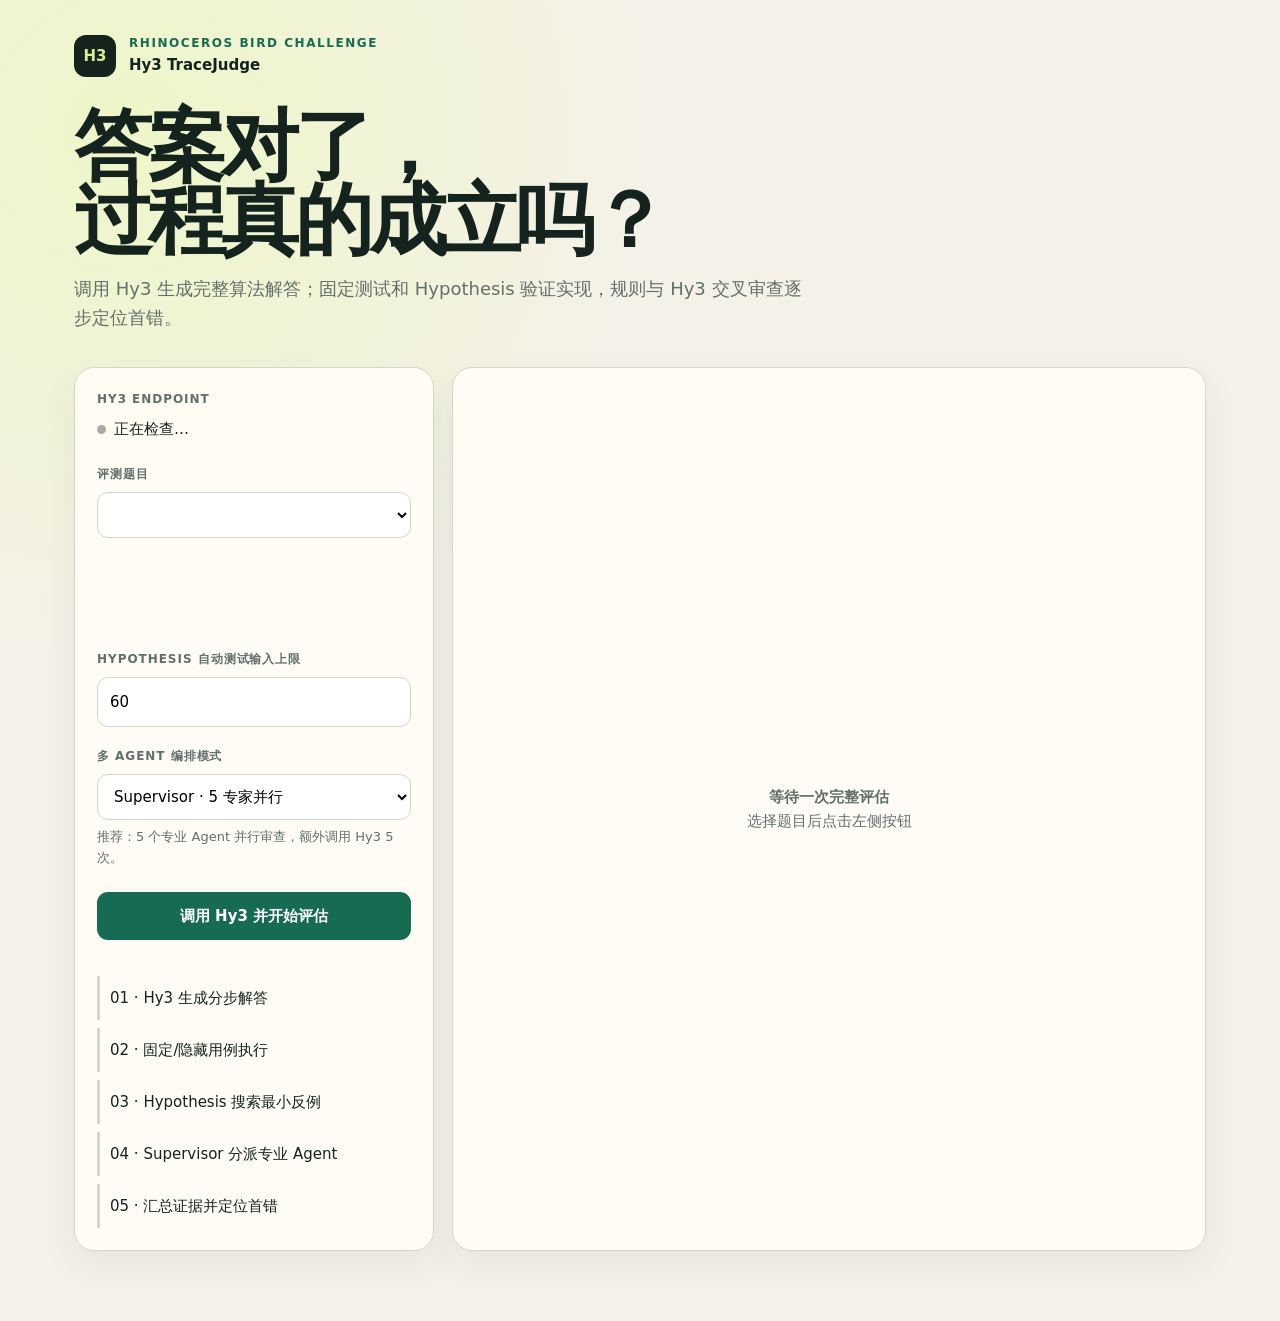
==== hy3_tracejudge/web_assets/index.html @ 5d6832a9 "Initial release: TraceJudge process evaluation system" ====
<!doctype html>
<html lang="zh-CN">
<head>
  <meta charset="utf-8">
  <meta name="viewport" content="width=device-width,initial-scale=1">
  <title>Hy3 TraceJudge</title>
  <style>
    :root{--ink:#15231f;--muted:#62706b;--paper:#f4f1e8;--panel:#fffdf7;--green:#176b52;--lime:#d8ef8f;--red:#ad3b35;--line:#d7d5ca}
    *{box-sizing:border-box}body{margin:0;background:radial-gradient(circle at 10% 10%,#eef6c8,transparent 32%),var(--paper);color:var(--ink);font:15px/1.6 system-ui,"Microsoft YaHei",sans-serif}
    main{max-width:1180px;margin:auto;padding:34px 24px 70px}.brand{display:flex;align-items:center;gap:13px}.mark{width:42px;height:42px;border-radius:12px;background:var(--ink);color:var(--lime);display:grid;place-items:center;font-weight:900}.kicker{font-size:12px;letter-spacing:.13em;text-transform:uppercase;color:var(--green);font-weight:800}h1{font-size:clamp(36px,7vw,78px);line-height:.95;letter-spacing:-.055em;margin:32px 0 14px;max-width:850px}.lead{font-size:18px;color:var(--muted);max-width:740px}.layout{display:grid;grid-template-columns:360px 1fr;gap:18px;margin-top:34px}.card{background:color-mix(in srgb,var(--panel) 90%,transparent);border:1px solid var(--line);border-radius:20px;padding:22px;box-shadow:0 14px 36px #273b3210}.label{font-size:12px;font-weight:800;letter-spacing:.08em;text-transform:uppercase;color:var(--muted)}select,input,button{width:100%;border-radius:11px;border:1px solid var(--line);padding:12px;font:inherit;margin:7px 0 16px;background:white}button{background:var(--green);color:white;border:0;font-weight:800;cursor:pointer}button:disabled{opacity:.55;cursor:wait}.hint{color:var(--muted);font-size:13px;margin:-9px 0 16px}.status{display:flex;gap:8px;align-items:center;margin:8px 0 20px}.dot{width:9px;height:9px;border-radius:99px;background:#aaa}.dot.ok{background:#24a56e}.pipeline{display:grid;gap:8px;margin-top:20px}.pipe{display:flex;gap:10px;padding:10px;border-left:3px solid var(--line)}.pipe.done{border-color:var(--green)}pre{white-space:pre-wrap;word-break:break-word;background:#17231f;color:#dcecdf;padding:17px;border-radius:13px;max-height:390px;overflow:auto}.empty{display:grid;place-items:center;min-height:420px;color:var(--muted);text-align:center}.metrics{display:grid;grid-template-columns:repeat(3,1fr);gap:10px}.metric{padding:14px;background:#f0f5df;border-radius:13px}.metric b{font-size:25px;display:block}.steps{display:grid;gap:10px}.step{border-left:4px solid var(--green);padding:9px 14px;background:#f8f7f1;border-radius:0 10px 10px 0}.step.bad{border-color:var(--red)}.agents{display:grid;grid-template-columns:repeat(2,minmax(0,1fr));gap:10px}.agent{border:1px solid var(--line);border-radius:12px;padding:12px;background:#fbfaf4}.agent.bad{border-color:#d59a95;background:#fff5f3}.agent small{display:block;color:var(--muted)}.badge{display:inline-block;padding:2px 8px;border-radius:99px;background:#e5efcc;font-size:12px;margin-left:6px}.badge.bad{background:#f7d8d4;color:var(--red)}@media(max-width:800px){.layout{grid-template-columns:1fr}.metrics,.agents{grid-template-columns:1fr}h1{font-size:48px}}
  </style>
</head>
<body><main>
  <div class="brand"><div class="mark">H3</div><div><div class="kicker">Rhinoceros Bird Challenge</div><strong>Hy3 TraceJudge</strong></div></div>
  <h1>答案对了，<br>过程真的成立吗？</h1>
  <p class="lead">调用 Hy3 生成完整算法解答；固定测试和 Hypothesis 验证实现，规则与 Hy3 交叉审查逐步定位首错。</p>
  <div class="layout">
    <section class="card">
      <div class="label">Hy3 endpoint</div><div class="status"><span id="dot" class="dot"></span><span id="health">正在检查…</span></div>
      <label class="label" for="problem">评测题目</label><select id="problem"></select>
      <div id="statement" style="color:var(--muted);min-height:92px"></div>
      <label class="label" for="examples">Hypothesis 自动测试输入上限</label><input id="examples" type="number" min="1" max="500" value="60">
      <label class="label" for="reviewMode">多 Agent 编排模式</label>
      <select id="reviewMode"><option value="supervisor">Supervisor · 5 专家并行</option><option value="swarm">Bounded Swarm · 冲突仲裁</option><option value="single">Single · 单评审基线</option></select>
      <div id="modeHint" class="hint"></div>
      <button id="run">调用 Hy3 并开始评估</button>
      <div class="pipeline">
        <div class="pipe">01 · Hy3 生成分步解答</div><div class="pipe">02 · 固定/隐藏用例执行</div><div class="pipe">03 · Hypothesis 搜索最小反例</div><div class="pipe">04 · Supervisor 分派专业 Agent</div><div class="pipe">05 · 汇总证据并定位首错</div>
      </div>
    </section>
    <section id="result" class="card empty"><div><b>等待一次完整评估</b><br>选择题目后点击左侧按钮</div></section>
  </div>
</main>
<script>
let problems=[];const $=s=>document.querySelector(s);const esc=s=>String(s).replace(/[&<>]/g,c=>({'&':'&amp;','<':'&lt;','>':'&gt;'}[c]));
async function init(){problems=await fetch('/api/problems').then(r=>r.json());$('#problem').innerHTML=problems.map(p=>`<option value="${p.id}">${p.title} · ${p.difficulty}</option>`).join('');showProblem();fetch('/api/health').then(async r=>{const v=await r.json();$('#health').textContent=v.ok?`${v.requested_model} 已连接 · ${v.latency_ms}ms`:(v.error||'未连接');$('#dot').classList.toggle('ok',!!v.ok)}).catch(e=>$('#health').textContent=e.message)}
function showProblem(){const p=problems.find(x=>x.id===$('#problem').value);if(p)$('#statement').textContent=p.statement}
function showMode(){const hints={supervisor:'推荐：5 个专业 Agent 并行审查，额外调用 Hy3 5 次。',swarm:'5 个专家并行；存在冲突或错误时再调用 1 次仲裁。',single:'兼容基线：仅调用 1 次通用过程评审。'};$('#modeHint').textContent=hints[$('#reviewMode').value]}
function renderAgents(e){const o=e.orchestration;if(!o)return `<p>当前使用 Single 基线评审。</p>`;const cards=o.specialist_reviews.map(x=>{const failed=x.status!=='completed'||x.valid===false;const state=x.status!=='completed'?'调用失败':(x.valid?'通过':'发现问题');return `<div class="agent ${failed?'bad':''}"><b>${esc(x.agent)}</b><span class="badge ${failed?'bad':''}">${state}</span><small>审查阶段：${esc(x.stage)} · 置信度 ${Math.round((x.confidence||0)*100)}%</small><div>${esc(x.reason||'无补充说明')}</div>${x.first_error_step!=null?`<small>候选首错：步骤 ${x.first_error_step} · ${esc(x.error_type||'')}</small>`:''}</div>`}).join('');return `<p>拓扑：${esc(o.topology)}；本轮审查模型调用 ${o.model_calls} 次；冲突 ${o.conflicts.length} 项。</p><div class="agents">${cards}</div>${o.arbitration?`<h3>Swarm 仲裁</h3><p>${esc(o.arbitration.rationale||'已完成仲裁')}</p>`:''}`}
function render(v){const e=v.evaluation,a=v.answer,h=e.hypothesis;$('#result').className='card';$('#result').innerHTML=`<div class="metrics"><div class="metric"><span>最终答案</span><b>${e.final_correct?'正确':'错误'}</b></div><div class="metric"><span>推理过程</span><b>${e.process_correct?'成立':'不成立'}</b></div><div class="metric"><span>首个错误</span><b>${e.first_error_step==null?'—':'步骤 '+e.first_error_step}</b></div></div><h2>推理链</h2><div class="steps">${a.reasoning_steps.map(s=>`<div class="step ${s.id===e.first_error_step?'bad':''}"><b>${s.id}. ${esc(s.title)}</b><div>${esc(s.content)}</div></div>`).join('')}</div><h2>多 Agent 审查</h2>${renderAgents(e)}<h2>验证证据</h2><p>固定测试 ${e.execution.passed}/${e.execution.total}；Hypothesis ${h?(h.found?'发现并缩减出反例':'未发现反例'):'未启用'}；错误类型：${e.error_labels.join('、')||'无'}</p>${h&&h.counterexample?`<pre>${esc(JSON.stringify(h.counterexample,null,2))}</pre>`:''}<h2>Hy3 代码</h2><pre>${esc(a.code)}</pre>`}
$('#problem').addEventListener('change',showProblem);$('#reviewMode').addEventListener('change',showMode);$('#run').addEventListener('click',async()=>{const b=$('#run');b.disabled=true;b.textContent='运行中：Hy3 与评估器正在工作…';document.querySelectorAll('.pipe').forEach(x=>x.classList.remove('done'));$('#result').className='card empty';$('#result').innerHTML='<div><b>正在执行完整评估</b><br>模型推理可能需要一段时间</div>';try{const r=await fetch('/api/run',{method:'POST',headers:{'Content-Type':'application/json'},body:JSON.stringify({problem_id:$('#problem').value,hypothesis_examples:Number($('#examples').value),review_mode:$('#reviewMode').value})});const v=await r.json();if(!r.ok)throw new Error(v.error||'请求失败');document.querySelectorAll('.pipe').forEach(x=>x.classList.add('done'));render(v)}catch(e){$('#result').className='card empty';$('#result').innerHTML=`<div style="color:var(--red)"><b>运行失败</b><br>${esc(e.message)}</div>`}finally{b.disabled=false;b.textContent='调用 Hy3 并开始评估'}});showMode();init();
</script></body></html>
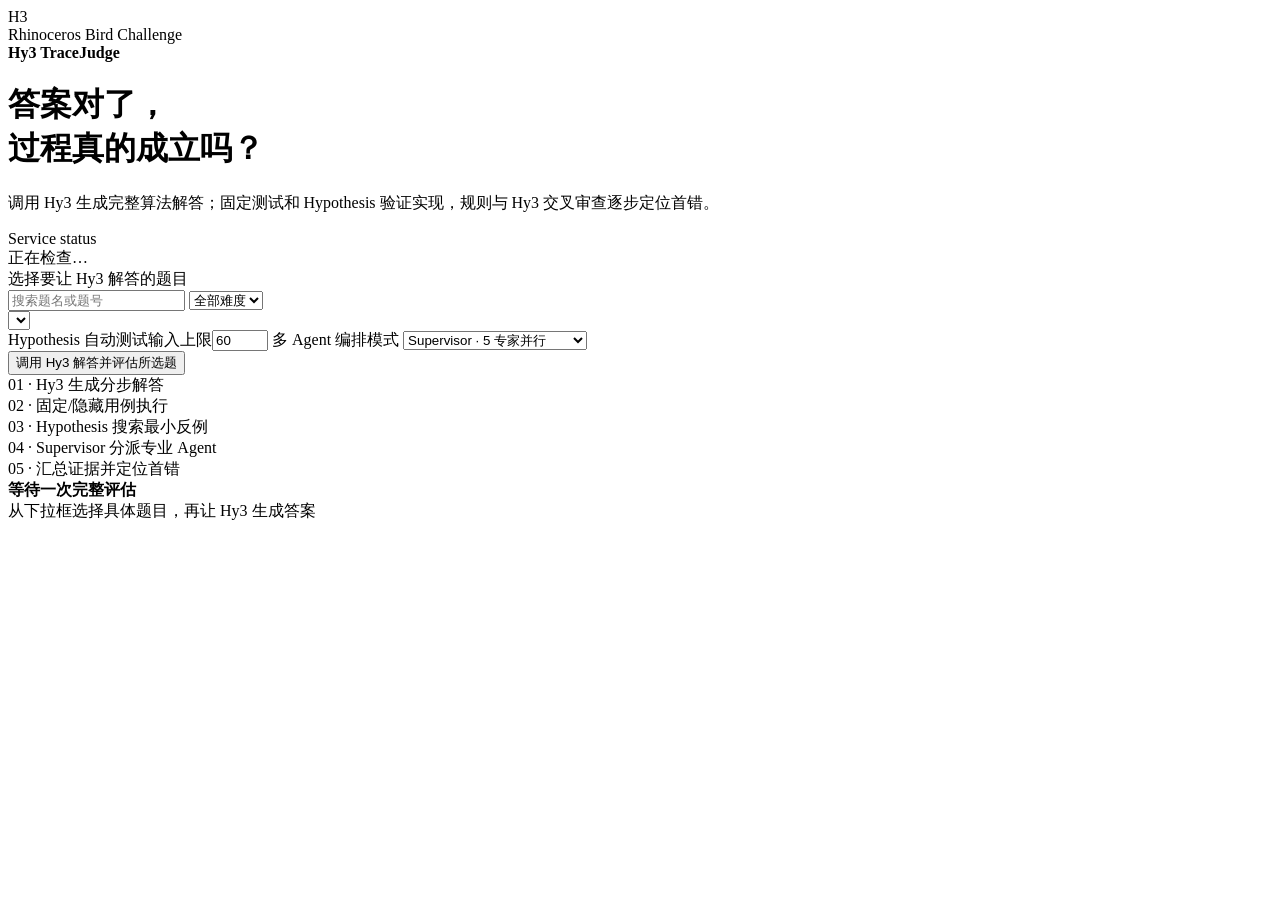
==== commit ade08dec: "feat: productionize Hy3 TraceJudge platform - 新增可配置的本地/Docker安全沙盒与资源限制 - 新增生产级FastAPI、认证限流、健康检查和异步评估" ====
--- a/hy3_tracejudge/web_assets/index.html
+++ b/hy3_tracejudge/web_assets/index.html
@@ -3,40 +3,50 @@
 <head>
   <meta charset="utf-8">
   <meta name="viewport" content="width=device-width,initial-scale=1">
+  <meta name="color-scheme" content="light">
   <title>Hy3 TraceJudge</title>
-  <style>
-    :root{--ink:#15231f;--muted:#62706b;--paper:#f4f1e8;--panel:#fffdf7;--green:#176b52;--lime:#d8ef8f;--red:#ad3b35;--line:#d7d5ca}
-    *{box-sizing:border-box}body{margin:0;background:radial-gradient(circle at 10% 10%,#eef6c8,transparent 32%),var(--paper);color:var(--ink);font:15px/1.6 system-ui,"Microsoft YaHei",sans-serif}
-    main{max-width:1180px;margin:auto;padding:34px 24px 70px}.brand{display:flex;align-items:center;gap:13px}.mark{width:42px;height:42px;border-radius:12px;background:var(--ink);color:var(--lime);display:grid;place-items:center;font-weight:900}.kicker{font-size:12px;letter-spacing:.13em;text-transform:uppercase;color:var(--green);font-weight:800}h1{font-size:clamp(36px,7vw,78px);line-height:.95;letter-spacing:-.055em;margin:32px 0 14px;max-width:850px}.lead{font-size:18px;color:var(--muted);max-width:740px}.layout{display:grid;grid-template-columns:360px 1fr;gap:18px;margin-top:34px}.card{background:color-mix(in srgb,var(--panel) 90%,transparent);border:1px solid var(--line);border-radius:20px;padding:22px;box-shadow:0 14px 36px #273b3210}.label{font-size:12px;font-weight:800;letter-spacing:.08em;text-transform:uppercase;color:var(--muted)}select,input,button{width:100%;border-radius:11px;border:1px solid var(--line);padding:12px;font:inherit;margin:7px 0 16px;background:white}button{background:var(--green);color:white;border:0;font-weight:800;cursor:pointer}button:disabled{opacity:.55;cursor:wait}.hint{color:var(--muted);font-size:13px;margin:-9px 0 16px}.status{display:flex;gap:8px;align-items:center;margin:8px 0 20px}.dot{width:9px;height:9px;border-radius:99px;background:#aaa}.dot.ok{background:#24a56e}.pipeline{display:grid;gap:8px;margin-top:20px}.pipe{display:flex;gap:10px;padding:10px;border-left:3px solid var(--line)}.pipe.done{border-color:var(--green)}pre{white-space:pre-wrap;word-break:break-word;background:#17231f;color:#dcecdf;padding:17px;border-radius:13px;max-height:390px;overflow:auto}.empty{display:grid;place-items:center;min-height:420px;color:var(--muted);text-align:center}.metrics{display:grid;grid-template-columns:repeat(3,1fr);gap:10px}.metric{padding:14px;background:#f0f5df;border-radius:13px}.metric b{font-size:25px;display:block}.steps{display:grid;gap:10px}.step{border-left:4px solid var(--green);padding:9px 14px;background:#f8f7f1;border-radius:0 10px 10px 0}.step.bad{border-color:var(--red)}.agents{display:grid;grid-template-columns:repeat(2,minmax(0,1fr));gap:10px}.agent{border:1px solid var(--line);border-radius:12px;padding:12px;background:#fbfaf4}.agent.bad{border-color:#d59a95;background:#fff5f3}.agent small{display:block;color:var(--muted)}.badge{display:inline-block;padding:2px 8px;border-radius:99px;background:#e5efcc;font-size:12px;margin-left:6px}.badge.bad{background:#f7d8d4;color:var(--red)}@media(max-width:800px){.layout{grid-template-columns:1fr}.metrics,.agents{grid-template-columns:1fr}h1{font-size:48px}}
-  </style>
+  <link rel="stylesheet" href="/assets/styles.css">
+  <script src="/assets/app.js" defer></script>
 </head>
-<body><main>
+<body>
+<main>
   <div class="brand"><div class="mark">H3</div><div><div class="kicker">Rhinoceros Bird Challenge</div><strong>Hy3 TraceJudge</strong></div></div>
   <h1>答案对了，<br>过程真的成立吗？</h1>
   <p class="lead">调用 Hy3 生成完整算法解答；固定测试和 Hypothesis 验证实现，规则与 Hy3 交叉审查逐步定位首错。</p>
   <div class="layout">
-    <section class="card">
-      <div class="label">Hy3 endpoint</div><div class="status"><span id="dot" class="dot"></span><span id="health">正在检查…</span></div>
-      <label class="label" for="problem">评测题目</label><select id="problem"></select>
-      <div id="statement" style="color:var(--muted);min-height:92px"></div>
+    <section class="card controls">
+      <div class="label">Service status</div><div class="status"><span id="dot" class="dot"></span><span id="health">正在检查…</span></div>
+      <div id="authGroup" hidden>
+        <label class="label" for="apiKey">API 访问密钥</label>
+        <input id="apiKey" type="password" autocomplete="off" maxlength="512" placeholder="输入 WEB_API_KEY">
+        <p class="hint">密钥仅保存在当前浏览器标签页，不会写入页面或服务器日志。</p>
+        <button id="checkKey" class="secondary" type="button">保存密钥并检查连接</button>
+      </div>
+      <label class="label" for="problem">选择要让 Hy3 解答的题目</label>
+      <div class="problem-filters">
+        <input id="problemSearch" type="search" autocomplete="off" placeholder="搜索题名或题号">
+        <select id="difficulty" aria-label="按难度筛选题目">
+          <option value="all">全部难度</option>
+          <option value="easy">Easy</option>
+          <option value="medium">Medium</option>
+          <option value="hard">Hard</option>
+        </select>
+      </div>
+      <select id="problem" aria-describedby="problemCount"></select>
+      <div id="problemCount" class="hint problem-count"></div>
+      <div id="problemMeta" class="problem-meta"></div>
+      <div id="statement" class="statement"></div>
       <label class="label" for="examples">Hypothesis 自动测试输入上限</label><input id="examples" type="number" min="1" max="500" value="60">
       <label class="label" for="reviewMode">多 Agent 编排模式</label>
       <select id="reviewMode"><option value="supervisor">Supervisor · 5 专家并行</option><option value="swarm">Bounded Swarm · 冲突仲裁</option><option value="single">Single · 单评审基线</option></select>
       <div id="modeHint" class="hint"></div>
-      <button id="run">调用 Hy3 并开始评估</button>
+      <button id="run" type="button">调用 Hy3 解答并评估所选题</button>
       <div class="pipeline">
         <div class="pipe">01 · Hy3 生成分步解答</div><div class="pipe">02 · 固定/隐藏用例执行</div><div class="pipe">03 · Hypothesis 搜索最小反例</div><div class="pipe">04 · Supervisor 分派专业 Agent</div><div class="pipe">05 · 汇总证据并定位首错</div>
       </div>
     </section>
-    <section id="result" class="card empty"><div><b>等待一次完整评估</b><br>选择题目后点击左侧按钮</div></section>
+    <section id="result" class="card empty"><div><b>等待一次完整评估</b><br>从下拉框选择具体题目，再让 Hy3 生成答案</div></section>
   </div>
 </main>
-<script>
-let problems=[];const $=s=>document.querySelector(s);const esc=s=>String(s).replace(/[&<>]/g,c=>({'&':'&amp;','<':'&lt;','>':'&gt;'}[c]));
-async function init(){problems=await fetch('/api/problems').then(r=>r.json());$('#problem').innerHTML=problems.map(p=>`<option value="${p.id}">${p.title} · ${p.difficulty}</option>`).join('');showProblem();fetch('/api/health').then(async r=>{const v=await r.json();$('#health').textContent=v.ok?`${v.requested_model} 已连接 · ${v.latency_ms}ms`:(v.error||'未连接');$('#dot').classList.toggle('ok',!!v.ok)}).catch(e=>$('#health').textContent=e.message)}
-function showProblem(){const p=problems.find(x=>x.id===$('#problem').value);if(p)$('#statement').textContent=p.statement}
-function showMode(){const hints={supervisor:'推荐：5 个专业 Agent 并行审查，额外调用 Hy3 5 次。',swarm:'5 个专家并行；存在冲突或错误时再调用 1 次仲裁。',single:'兼容基线：仅调用 1 次通用过程评审。'};$('#modeHint').textContent=hints[$('#reviewMode').value]}
-function renderAgents(e){const o=e.orchestration;if(!o)return `<p>当前使用 Single 基线评审。</p>`;const cards=o.specialist_reviews.map(x=>{const failed=x.status!=='completed'||x.valid===false;const state=x.status!=='completed'?'调用失败':(x.valid?'通过':'发现问题');return `<div class="agent ${failed?'bad':''}"><b>${esc(x.agent)}</b><span class="badge ${failed?'bad':''}">${state}</span><small>审查阶段：${esc(x.stage)} · 置信度 ${Math.round((x.confidence||0)*100)}%</small><div>${esc(x.reason||'无补充说明')}</div>${x.first_error_step!=null?`<small>候选首错：步骤 ${x.first_error_step} · ${esc(x.error_type||'')}</small>`:''}</div>`}).join('');return `<p>拓扑：${esc(o.topology)}；本轮审查模型调用 ${o.model_calls} 次；冲突 ${o.conflicts.length} 项。</p><div class="agents">${cards}</div>${o.arbitration?`<h3>Swarm 仲裁</h3><p>${esc(o.arbitration.rationale||'已完成仲裁')}</p>`:''}`}
-function render(v){const e=v.evaluation,a=v.answer,h=e.hypothesis;$('#result').className='card';$('#result').innerHTML=`<div class="metrics"><div class="metric"><span>最终答案</span><b>${e.final_correct?'正确':'错误'}</b></div><div class="metric"><span>推理过程</span><b>${e.process_correct?'成立':'不成立'}</b></div><div class="metric"><span>首个错误</span><b>${e.first_error_step==null?'—':'步骤 '+e.first_error_step}</b></div></div><h2>推理链</h2><div class="steps">${a.reasoning_steps.map(s=>`<div class="step ${s.id===e.first_error_step?'bad':''}"><b>${s.id}. ${esc(s.title)}</b><div>${esc(s.content)}</div></div>`).join('')}</div><h2>多 Agent 审查</h2>${renderAgents(e)}<h2>验证证据</h2><p>固定测试 ${e.execution.passed}/${e.execution.total}；Hypothesis ${h?(h.found?'发现并缩减出反例':'未发现反例'):'未启用'}；错误类型：${e.error_labels.join('、')||'无'}</p>${h&&h.counterexample?`<pre>${esc(JSON.stringify(h.counterexample,null,2))}</pre>`:''}<h2>Hy3 代码</h2><pre>${esc(a.code)}</pre>`}
-$('#problem').addEventListener('change',showProblem);$('#reviewMode').addEventListener('change',showMode);$('#run').addEventListener('click',async()=>{const b=$('#run');b.disabled=true;b.textContent='运行中：Hy3 与评估器正在工作…';document.querySelectorAll('.pipe').forEach(x=>x.classList.remove('done'));$('#result').className='card empty';$('#result').innerHTML='<div><b>正在执行完整评估</b><br>模型推理可能需要一段时间</div>';try{const r=await fetch('/api/run',{method:'POST',headers:{'Content-Type':'application/json'},body:JSON.stringify({problem_id:$('#problem').value,hypothesis_examples:Number($('#examples').value),review_mode:$('#reviewMode').value})});const v=await r.json();if(!r.ok)throw new Error(v.error||'请求失败');document.querySelectorAll('.pipe').forEach(x=>x.classList.add('done'));render(v)}catch(e){$('#result').className='card empty';$('#result').innerHTML=`<div style="color:var(--red)"><b>运行失败</b><br>${esc(e.message)}</div>`}finally{b.disabled=false;b.textContent='调用 Hy3 并开始评估'}});showMode();init();
-</script></body></html>
+</body>
+</html>
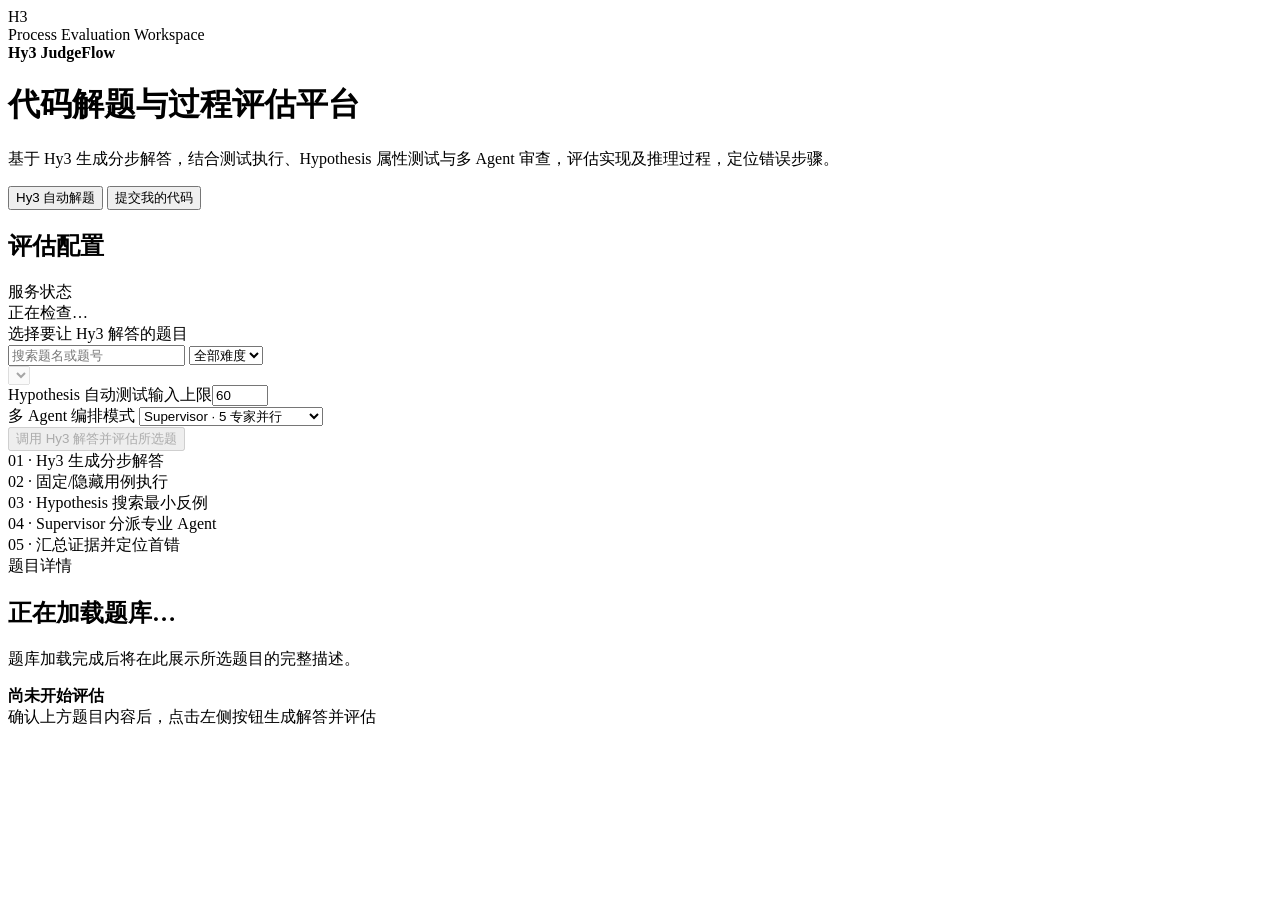
==== commit 69232326: "fix: 修复首步误判并新增用户代码提交评估 1. 修复原函数参数与 solve_case(case) 适配混淆造成的第一步题意误读：统一题面与执行契约，按实际步骤审查，并过滤已知接口误判。  2. " ====
--- a/hy3_tracejudge/web_assets/index.html
+++ b/hy3_tracejudge/web_assets/index.html
@@ -4,27 +4,34 @@
   <meta charset="utf-8">
   <meta name="viewport" content="width=device-width,initial-scale=1">
   <meta name="color-scheme" content="light">
-  <title>Hy3 TraceJudge</title>
+  <title>Hy3 JudgeFlow · 代码解题与过程评估平台</title>
   <link rel="stylesheet" href="/assets/styles.css">
   <script src="/assets/app.js" defer></script>
 </head>
 <body>
 <main>
-  <div class="brand"><div class="mark">H3</div><div><div class="kicker">Rhinoceros Bird Challenge</div><strong>Hy3 TraceJudge</strong></div></div>
-  <h1>答案对了，<br>过程真的成立吗？</h1>
-  <p class="lead">调用 Hy3 生成完整算法解答；固定测试和 Hypothesis 验证实现，规则与 Hy3 交叉审查逐步定位首错。</p>
+  <header class="page-header">
+    <div class="brand"><div class="mark">H3</div><div><div class="kicker">Process Evaluation Workspace</div><strong>Hy3 JudgeFlow</strong></div></div>
+    <h1>代码解题与过程评估平台</h1>
+    <p class="lead">基于 Hy3 生成分步解答，结合测试执行、Hypothesis 属性测试与多 Agent 审查，评估实现及推理过程，定位错误步骤。</p>
+  </header>
+  <nav class="workflow-switch" aria-label="选择评估工作区">
+    <button id="generateMode" type="button" class="workflow-button selected" aria-pressed="true">Hy3 自动解题</button>
+    <button id="submissionMode" type="button" class="workflow-button" aria-pressed="false">提交我的代码</button>
+  </nav>
   <div class="layout">
     <section class="card controls">
-      <div class="label">Service status</div><div class="status"><span id="dot" class="dot"></span><span id="health">正在检查…</span></div>
+      <h2 class="controls-title">评估配置</h2>
+      <div class="label">服务状态</div><div class="status"><span id="dot" class="dot"></span><span id="health">正在检查…</span></div>
       <div id="authGroup" hidden>
         <label class="label" for="apiKey">API 访问密钥</label>
         <input id="apiKey" type="password" autocomplete="off" maxlength="512" placeholder="输入 WEB_API_KEY">
         <p class="hint">密钥仅保存在当前浏览器标签页，不会写入页面或服务器日志。</p>
         <button id="checkKey" class="secondary" type="button">保存密钥并检查连接</button>
       </div>
-      <label class="label" for="problem">选择要让 Hy3 解答的题目</label>
+      <label id="problemSelectLabel" class="label" for="problem">选择要让 Hy3 解答的题目</label>
       <div class="problem-filters">
-        <input id="problemSearch" type="search" autocomplete="off" placeholder="搜索题名或题号">
+        <input id="problemSearch" type="search" autocomplete="off" placeholder="搜索题名或题号" aria-label="搜索题目">
         <select id="difficulty" aria-label="按难度筛选题目">
           <option value="all">全部难度</option>
           <option value="easy">Easy</option>
@@ -32,20 +39,65 @@
           <option value="hard">Hard</option>
         </select>
       </div>
-      <select id="problem" aria-describedby="problemCount"></select>
+      <select id="problem" aria-describedby="problemCount" disabled></select>
       <div id="problemCount" class="hint problem-count"></div>
-      <div id="problemMeta" class="problem-meta"></div>
-      <div id="statement" class="statement"></div>
       <label class="label" for="examples">Hypothesis 自动测试输入上限</label><input id="examples" type="number" min="1" max="500" value="60">
+      <div id="generationOptions">
       <label class="label" for="reviewMode">多 Agent 编排模式</label>
       <select id="reviewMode"><option value="supervisor">Supervisor · 5 专家并行</option><option value="swarm">Bounded Swarm · 冲突仲裁</option><option value="single">Single · 单评审基线</option></select>
       <div id="modeHint" class="hint"></div>
-      <button id="run" type="button">调用 Hy3 解答并评估所选题</button>
-      <div class="pipeline">
+      </div>
+      <p id="submissionHint" class="detail-note" hidden>在右侧填写 Python 代码，可选填解题步骤。系统直接验证你的实现，不让 Hy3 重新生成答案。</p>
+      <button id="run" type="button" disabled>调用 Hy3 解答并评估所选题</button>
+      <div id="generationPipeline" class="pipeline">
         <div class="pipe">01 · Hy3 生成分步解答</div><div class="pipe">02 · 固定/隐藏用例执行</div><div class="pipe">03 · Hypothesis 搜索最小反例</div><div class="pipe">04 · Supervisor 分派专业 Agent</div><div class="pipe">05 · 汇总证据并定位首错</div>
       </div>
     </section>
-    <section id="result" class="card empty"><div><b>等待一次完整评估</b><br>从下拉框选择具体题目，再让 Hy3 生成答案</div></section>
+    <div class="workspace">
+      <section id="submissionPanel" class="card submission-panel" aria-labelledby="submissionTitle" hidden>
+        <div class="section-heading"><span class="label">用户代码评估</span><span class="meta-chip">Python · Docker 隔离执行</span></div>
+        <h2 id="submissionTitle">提交我的代码</h2>
+        <p class="detail-note">当前题目：<strong id="submissionProblem">请先选择题目</strong> · <a href="#problemDetails">查看完整题面与示例</a></p>
+        <p class="detail-note">请实现 <code>solve_case(case)</code> 并返回结果。只提交代码时评估实现逻辑；填写解题步骤后，才能审查你提供的推理过程。</p>
+        <label class="label" for="userCode">Python 代码（必填，最多 20,000 字符）</label>
+        <textarea id="userCode" class="code-editor" rows="12" maxlength="20000" spellcheck="false" autocomplete="off" autocapitalize="off" placeholder="def solve_case(case):&#10;    # 在这里编写你的实现&#10;    pass" aria-describedby="submissionPrivacy"></textarea>
+        <label class="label" for="userSteps">分步解题说明（选填，每行一步，最多 20 步）</label>
+        <textarea id="userSteps" rows="5" maxlength="40000" spellcheck="false" placeholder="例如：先说明题目条件，再说明算法及其正确性。&#10;每行填写一个完整步骤，每步最多 2,000 字符。"></textarea>
+        <p id="submissionPrivacy" class="detail-note">代码与步骤会发送到已配置的 Hy3 服务进行审查，并按任务保留策略存储在服务端。请勿提交密钥、密码或敏感信息。浏览器草稿仅保存在本页内存中，刷新页面会清空。</p>
+        <p id="submissionSafety" class="adapter-note" hidden>用户代码评估需要 Docker 安全沙盒。请设置 SANDBOX_BACKEND=docker，启动 Docker 并构建沙盒镜像后重启服务。</p>
+        <p id="submissionValidation" class="error" role="alert" hidden></p>
+        <button id="submitCode" type="button" disabled>提交代码并评估</button>
+      </section>
+      <section id="problemDetails" class="card problem-details" aria-labelledby="problemTitle">
+        <div class="section-heading"><span class="label">题目详情</span><span id="problemId" class="problem-id"></span></div>
+        <h2 id="problemTitle">正在加载题库…</h2>
+        <p id="problemNotice" class="detail-note" role="status">题库加载完成后将在此展示所选题目的完整描述。</p>
+        <div id="problemContent" hidden>
+          <div id="problemMeta" class="problem-meta"></div>
+          <section class="detail-section">
+            <h3>题目描述</h3>
+            <div id="statement" class="statement"></div>
+          </section>
+          <section class="detail-section">
+            <h3>输入格式与执行接口</h3>
+            <p class="detail-note">评测入口：<code id="problemEntrypoint"></code>。输入字段封装在 <code>case</code> 字典中，返回值应符合题目描述。</p>
+            <dl id="inputSchema" class="input-schema"></dl>
+            <p id="adapterNote" class="adapter-note" hidden>原题中的函数调用和 assert 用于说明任务语义；平台将原函数参数按名称封装到 case 字典，返回结果的含义保持不变。</p>
+          </section>
+          <section class="detail-section">
+            <h3>约束条件</h3>
+            <ul id="constraints" class="constraints"></ul>
+          </section>
+          <section class="detail-section">
+            <h3>公开示例</h3>
+            <div id="publicExamples" class="public-examples"></div>
+            <p class="detail-note">此处仅展示公开示例；隐藏测试和参考实现不对外展示。</p>
+          </section>
+          <p class="problem-source">题目来源：<span id="problemSource"></span></p>
+        </div>
+      </section>
+      <section id="result" class="card empty" aria-label="评估结果"><div><b>尚未开始评估</b><br>确认上方题目内容后，点击左侧按钮生成解答并评估</div></section>
+    </div>
   </div>
 </main>
 </body>
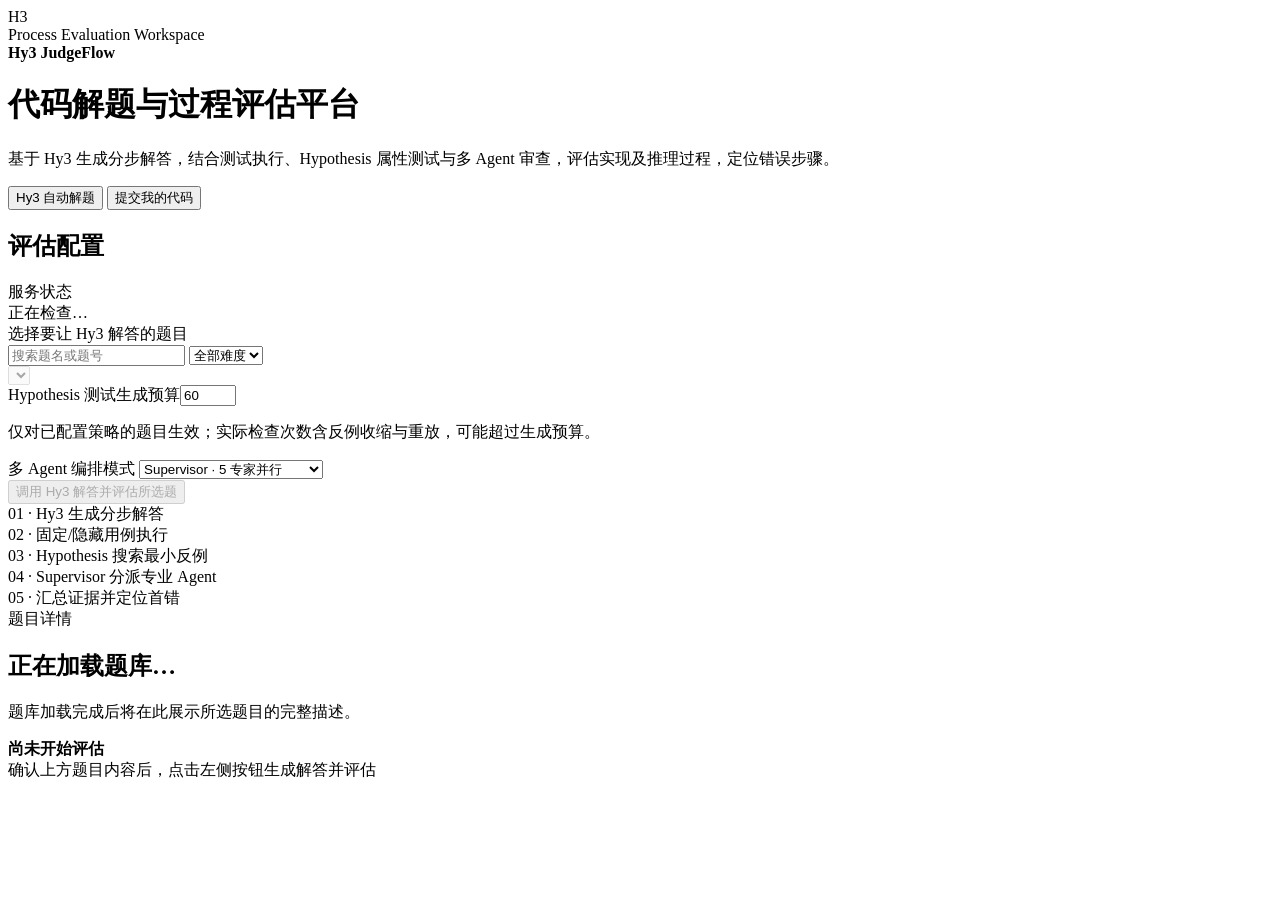
==== commit e2b1e1d7: "feat: 完善评测恢复与证据判定 新增 Hy3 基准断点续跑、失败重试和原子检查点；为 60 道外部题补齐属性测试策略并修正题库适配；统一三态判定、人工复核流程、界面展示与评测报告。" ====
--- a/hy3_tracejudge/web_assets/index.html
+++ b/hy3_tracejudge/web_assets/index.html
@@ -5,7 +5,7 @@
   <meta name="viewport" content="width=device-width,initial-scale=1">
   <meta name="color-scheme" content="light">
   <title>Hy3 JudgeFlow · 代码解题与过程评估平台</title>
-  <link rel="stylesheet" href="/assets/styles.css">
+  <link rel="stylesheet" href="/assets/styles.css?v=d6a5df813cb8">
   <script src="/assets/app.js" defer></script>
 </head>
 <body>
@@ -41,7 +41,8 @@
       </div>
       <select id="problem" aria-describedby="problemCount" disabled></select>
       <div id="problemCount" class="hint problem-count"></div>
-      <label class="label" for="examples">Hypothesis 自动测试输入上限</label><input id="examples" type="number" min="1" max="500" value="60">
+      <label class="label" for="examples">Hypothesis 测试生成预算</label><input id="examples" type="number" min="1" max="500" value="60" aria-describedby="examplesHint">
+      <p id="examplesHint" class="hint">仅对已配置策略的题目生效；实际检查次数含反例收缩与重放，可能超过生成预算。</p>
       <div id="generationOptions">
       <label class="label" for="reviewMode">多 Agent 编排模式</label>
       <select id="reviewMode"><option value="supervisor">Supervisor · 5 专家并行</option><option value="swarm">Bounded Swarm · 冲突仲裁</option><option value="single">Single · 单评审基线</option></select>
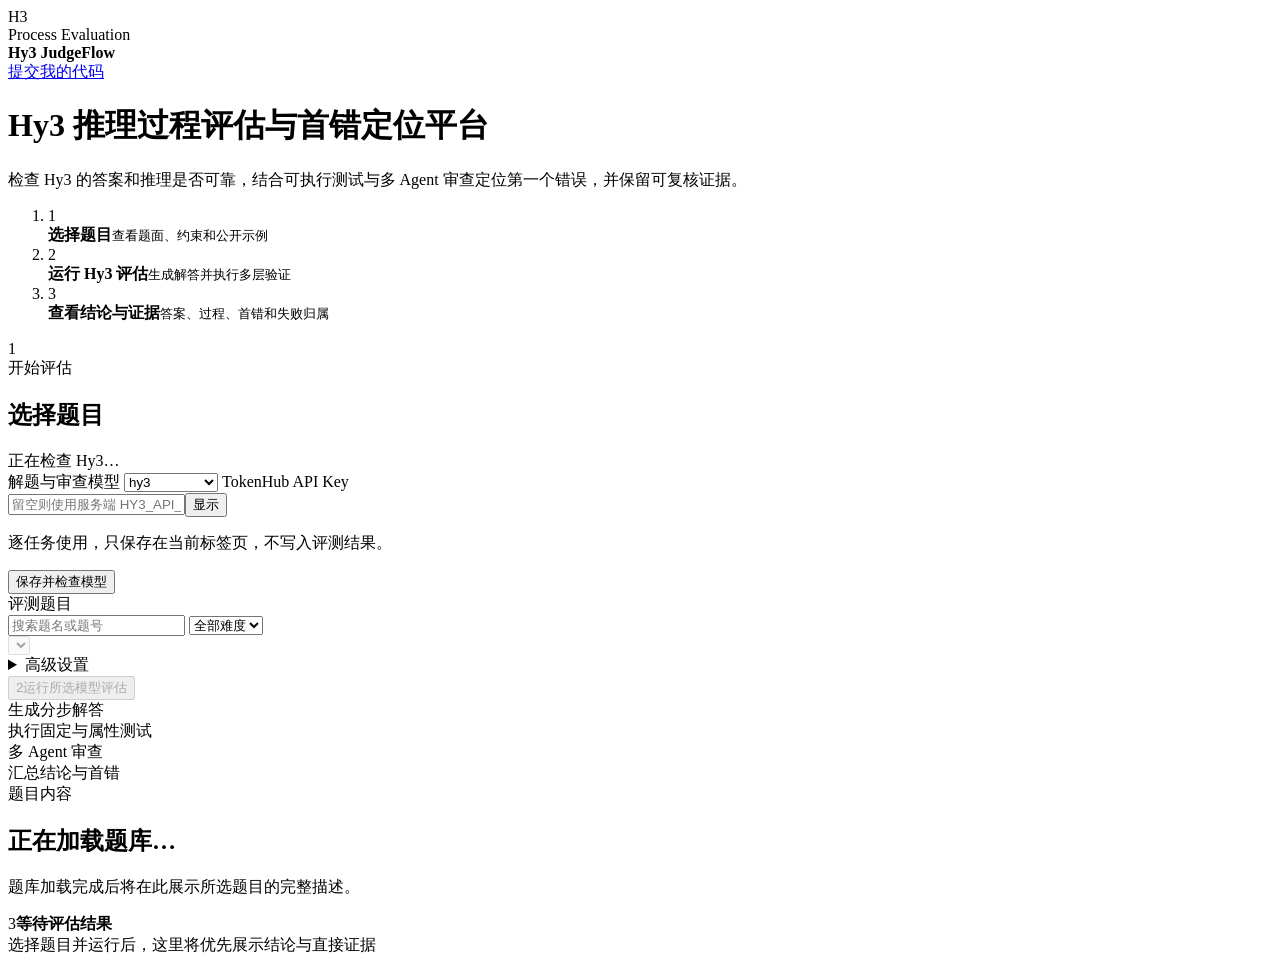
==== commit 1d90a1b5: "feat: complete process evaluation delivery suite" ====
--- a/hy3_tracejudge/web_assets/index.html
+++ b/hy3_tracejudge/web_assets/index.html
@@ -4,100 +4,85 @@
   <meta charset="utf-8">
   <meta name="viewport" content="width=device-width,initial-scale=1">
   <meta name="color-scheme" content="light">
-  <title>Hy3 JudgeFlow · 代码解题与过程评估平台</title>
-  <link rel="stylesheet" href="/assets/styles.css?v=d6a5df813cb8">
-  <script src="/assets/app.js" defer></script>
+  <title>Hy3 JudgeFlow · 推理过程评估与首错定位平台</title>
+  <link rel="stylesheet" href="/assets/styles.css?v=20260908.3">
+  <script src="/assets/app.js?v=20260909.2" defer></script>
 </head>
-<body>
+<body data-page="evaluation">
 <main>
   <header class="page-header">
-    <div class="brand"><div class="mark">H3</div><div><div class="kicker">Process Evaluation Workspace</div><strong>Hy3 JudgeFlow</strong></div></div>
-    <h1>代码解题与过程评估平台</h1>
-    <p class="lead">基于 Hy3 生成分步解答，结合测试执行、Hypothesis 属性测试与多 Agent 审查，评估实现及推理过程，定位错误步骤。</p>
+    <div class="topbar">
+      <div class="brand"><div class="mark">H3</div><div><div class="kicker">Process Evaluation</div><strong>Hy3 JudgeFlow</strong></div></div>
+      <a id="submissionMode" class="secondary-link" href="/submit">提交我的代码</a>
+    </div>
+    <h1>Hy3 推理过程评估与首错定位平台</h1>
+    <p class="lead">检查 Hy3 的答案和推理是否可靠，结合可执行测试与多 Agent 审查定位第一个错误，并保留可复核证据。</p>
+    <ol class="journey" aria-label="评估流程">
+      <li><span>1</span><div><b>选择题目</b><small>查看题面、约束和公开示例</small></div></li>
+      <li><span>2</span><div><b>运行 Hy3 评估</b><small>生成解答并执行多层验证</small></div></li>
+      <li><span>3</span><div><b>查看结论与证据</b><small>答案、过程、首错和失败归属</small></div></li>
+    </ol>
   </header>
-  <nav class="workflow-switch" aria-label="选择评估工作区">
-    <button id="generateMode" type="button" class="workflow-button selected" aria-pressed="true">Hy3 自动解题</button>
-    <button id="submissionMode" type="button" class="workflow-button" aria-pressed="false">提交我的代码</button>
-  </nav>
   <div class="layout">
-    <section class="card controls">
-      <h2 class="controls-title">评估配置</h2>
-      <div class="label">服务状态</div><div class="status"><span id="dot" class="dot"></span><span id="health">正在检查…</span></div>
+    <aside class="card controls">
+      <div class="step-heading"><span class="step-number">1</span><div><span class="label">开始评估</span><h2 class="controls-title">选择题目</h2></div></div>
+      <div class="service-line"><span id="dot" class="dot"></span><span id="health">正在检查 Hy3…</span></div>
       <div id="authGroup" hidden>
-        <label class="label" for="apiKey">API 访问密钥</label>
+        <label class="label" for="apiKey">站点访问密钥</label>
         <input id="apiKey" type="password" autocomplete="off" maxlength="512" placeholder="输入 WEB_API_KEY">
-        <p class="hint">密钥仅保存在当前浏览器标签页，不会写入页面或服务器日志。</p>
-        <button id="checkKey" class="secondary" type="button">保存密钥并检查连接</button>
+        <p class="hint">用于访问本平台，只保存在当前浏览器标签页。</p>
+        <button id="checkKey" class="secondary" type="button">保存并检查连接</button>
       </div>
-      <label id="problemSelectLabel" class="label" for="problem">选择要让 Hy3 解答的题目</label>
+      <div id="modelSettings" class="model-settings">
+        <label class="label" for="modelName">解题与审查模型</label>
+        <select id="modelName"><option value="hy3">hy3</option><option value="hy4-preview">hy4-preview</option></select>
+        <label class="label" for="modelApiKey">TokenHub API Key</label>
+        <div class="secret-row"><input id="modelApiKey" type="password" autocomplete="off" maxlength="512" placeholder="留空则使用服务端 HY3_API_KEY"><button id="toggleModelKey" class="secondary compact" type="button" aria-pressed="false">显示</button></div>
+        <p id="modelKeyHint" class="hint">逐任务使用，只保存在当前标签页，不写入评测结果。</p>
+        <button id="checkModel" class="secondary" type="button">保存并检查模型</button>
+      </div>
+      <label id="problemSelectLabel" class="label" for="problem">评测题目</label>
       <div class="problem-filters">
         <input id="problemSearch" type="search" autocomplete="off" placeholder="搜索题名或题号" aria-label="搜索题目">
         <select id="difficulty" aria-label="按难度筛选题目">
-          <option value="all">全部难度</option>
-          <option value="easy">Easy</option>
-          <option value="medium">Medium</option>
-          <option value="hard">Hard</option>
+          <option value="all">全部难度</option><option value="easy">Easy</option><option value="medium">Medium</option><option value="hard">Hard</option>
         </select>
       </div>
       <select id="problem" aria-describedby="problemCount" disabled></select>
       <div id="problemCount" class="hint problem-count"></div>
-      <label class="label" for="examples">Hypothesis 测试生成预算</label><input id="examples" type="number" min="1" max="500" value="60" aria-describedby="examplesHint">
-      <p id="examplesHint" class="hint">仅对已配置策略的题目生效；实际检查次数含反例收缩与重放，可能超过生成预算。</p>
-      <div id="generationOptions">
-      <label class="label" for="reviewMode">多 Agent 编排模式</label>
-      <select id="reviewMode"><option value="supervisor">Supervisor · 5 专家并行</option><option value="swarm">Bounded Swarm · 冲突仲裁</option><option value="single">Single · 单评审基线</option></select>
-      <div id="modeHint" class="hint"></div>
+      <details class="advanced-settings">
+        <summary>高级设置</summary>
+        <div class="advanced-body">
+          <label class="label" for="examples">Hypothesis 测试预算</label>
+          <input id="examples" type="number" min="1" max="500" value="60" aria-describedby="examplesHint">
+          <p id="examplesHint" class="hint">实际检查次数包含反例收缩与重放。</p>
+          <div id="generationOptions">
+            <label class="label" for="reviewMode">多 Agent 编排模式</label>
+            <select id="reviewMode"><option value="supervisor">Supervisor · 5 专家并行</option><option value="swarm">Bounded Swarm · 冲突仲裁</option><option value="single">Single · 单评审基线</option></select>
+            <div id="modeHint" class="hint"></div>
+          </div>
+        </div>
+      </details>
+      <button id="run" class="primary-action" type="button" disabled><span>2</span>运行所选模型评估</button>
+      <div id="generationPipeline" class="pipeline" aria-label="运行进度">
+        <div class="pipe">生成分步解答</div><div class="pipe">执行固定与属性测试</div><div class="pipe">多 Agent 审查</div><div class="pipe">汇总结论与首错</div>
       </div>
-      <p id="submissionHint" class="detail-note" hidden>在右侧填写 Python 代码，可选填解题步骤。系统直接验证你的实现，不让 Hy3 重新生成答案。</p>
-      <button id="run" type="button" disabled>调用 Hy3 解答并评估所选题</button>
-      <div id="generationPipeline" class="pipeline">
-        <div class="pipe">01 · Hy3 生成分步解答</div><div class="pipe">02 · 固定/隐藏用例执行</div><div class="pipe">03 · Hypothesis 搜索最小反例</div><div class="pipe">04 · Supervisor 分派专业 Agent</div><div class="pipe">05 · 汇总证据并定位首错</div>
-      </div>
-    </section>
+    </aside>
     <div class="workspace">
-      <section id="submissionPanel" class="card submission-panel" aria-labelledby="submissionTitle" hidden>
-        <div class="section-heading"><span class="label">用户代码评估</span><span class="meta-chip">Python · Docker 隔离执行</span></div>
-        <h2 id="submissionTitle">提交我的代码</h2>
-        <p class="detail-note">当前题目：<strong id="submissionProblem">请先选择题目</strong> · <a href="#problemDetails">查看完整题面与示例</a></p>
-        <p class="detail-note">请实现 <code>solve_case(case)</code> 并返回结果。只提交代码时评估实现逻辑；填写解题步骤后，才能审查你提供的推理过程。</p>
-        <label class="label" for="userCode">Python 代码（必填，最多 20,000 字符）</label>
-        <textarea id="userCode" class="code-editor" rows="12" maxlength="20000" spellcheck="false" autocomplete="off" autocapitalize="off" placeholder="def solve_case(case):&#10;    # 在这里编写你的实现&#10;    pass" aria-describedby="submissionPrivacy"></textarea>
-        <label class="label" for="userSteps">分步解题说明（选填，每行一步，最多 20 步）</label>
-        <textarea id="userSteps" rows="5" maxlength="40000" spellcheck="false" placeholder="例如：先说明题目条件，再说明算法及其正确性。&#10;每行填写一个完整步骤，每步最多 2,000 字符。"></textarea>
-        <p id="submissionPrivacy" class="detail-note">代码与步骤会发送到已配置的 Hy3 服务进行审查，并按任务保留策略存储在服务端。请勿提交密钥、密码或敏感信息。浏览器草稿仅保存在本页内存中，刷新页面会清空。</p>
-        <p id="submissionSafety" class="adapter-note" hidden>用户代码评估需要 Docker 安全沙盒。请设置 SANDBOX_BACKEND=docker，启动 Docker 并构建沙盒镜像后重启服务。</p>
-        <p id="submissionValidation" class="error" role="alert" hidden></p>
-        <button id="submitCode" type="button" disabled>提交代码并评估</button>
-      </section>
       <section id="problemDetails" class="card problem-details" aria-labelledby="problemTitle">
-        <div class="section-heading"><span class="label">题目详情</span><span id="problemId" class="problem-id"></span></div>
+        <div class="section-heading"><span class="label">题目内容</span><span id="problemId" class="problem-id"></span></div>
         <h2 id="problemTitle">正在加载题库…</h2>
         <p id="problemNotice" class="detail-note" role="status">题库加载完成后将在此展示所选题目的完整描述。</p>
         <div id="problemContent" hidden>
           <div id="problemMeta" class="problem-meta"></div>
-          <section class="detail-section">
-            <h3>题目描述</h3>
-            <div id="statement" class="statement"></div>
-          </section>
-          <section class="detail-section">
-            <h3>输入格式与执行接口</h3>
-            <p class="detail-note">评测入口：<code id="problemEntrypoint"></code>。输入字段封装在 <code>case</code> 字典中，返回值应符合题目描述。</p>
-            <dl id="inputSchema" class="input-schema"></dl>
-            <p id="adapterNote" class="adapter-note" hidden>原题中的函数调用和 assert 用于说明任务语义；平台将原函数参数按名称封装到 case 字典，返回结果的含义保持不变。</p>
-          </section>
-          <section class="detail-section">
-            <h3>约束条件</h3>
-            <ul id="constraints" class="constraints"></ul>
-          </section>
-          <section class="detail-section">
-            <h3>公开示例</h3>
-            <div id="publicExamples" class="public-examples"></div>
-            <p class="detail-note">此处仅展示公开示例；隐藏测试和参考实现不对外展示。</p>
-          </section>
+          <section class="detail-section"><h3>题目描述</h3><div id="statement" class="statement"></div></section>
+          <section class="detail-section"><h3>输入格式与执行接口</h3><p class="detail-note">评测入口：<code id="problemEntrypoint"></code>。输入字段封装在 <code>case</code> 字典中。</p><dl id="inputSchema" class="input-schema"></dl><p id="adapterNote" class="adapter-note" hidden>原题函数参数按名称封装到 case 字典，返回结果含义保持不变。</p></section>
+          <section class="detail-section"><h3>约束条件</h3><ul id="constraints" class="constraints"></ul></section>
+          <section class="detail-section"><h3>公开示例</h3><div id="publicExamples" class="public-examples"></div><p class="detail-note">隐藏测试和参考实现不对外展示。</p></section>
           <p class="problem-source">题目来源：<span id="problemSource"></span></p>
         </div>
       </section>
-      <section id="result" class="card empty" aria-label="评估结果"><div><b>尚未开始评估</b><br>确认上方题目内容后，点击左侧按钮生成解答并评估</div></section>
+      <section id="result" class="card empty" aria-label="评估结果"><div><span class="empty-step">3</span><b>等待评估结果</b><br>选择题目并运行后，这里将优先展示结论与直接证据</div></section>
     </div>
   </div>
 </main>
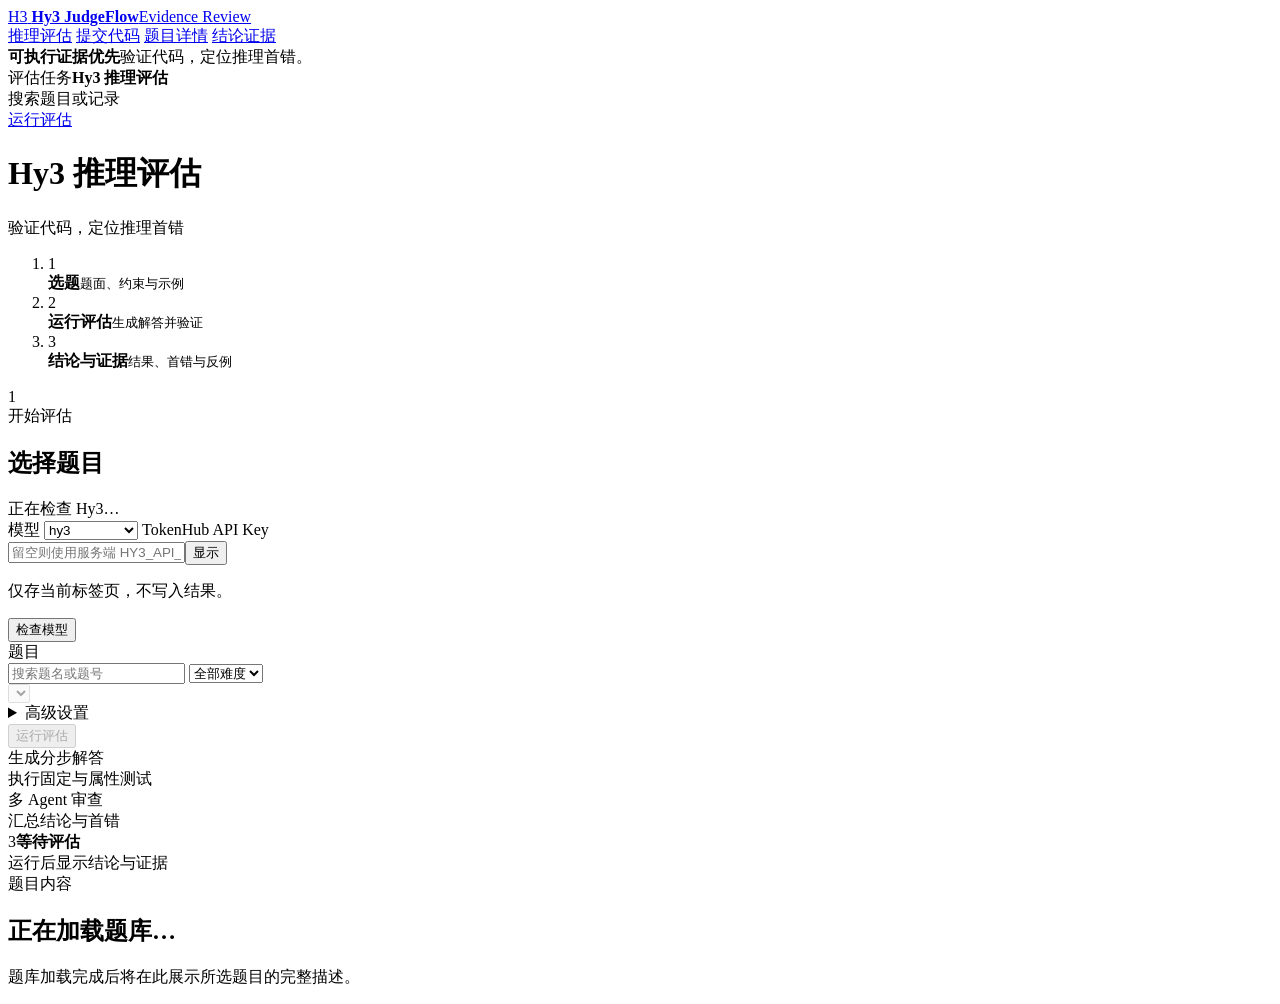
==== commit 8fbc66c9: "feat: improve interactive evaluation and documentation" ====
--- a/hy3_tracejudge/web_assets/index.html
+++ b/hy3_tracejudge/web_assets/index.html
@@ -4,23 +4,38 @@
   <meta charset="utf-8">
   <meta name="viewport" content="width=device-width,initial-scale=1">
   <meta name="color-scheme" content="light">
-  <title>Hy3 JudgeFlow · 推理过程评估与首错定位平台</title>
-  <link rel="stylesheet" href="/assets/styles.css?v=20260908.3">
-  <script src="/assets/app.js?v=20260909.2" defer></script>
+  <title>Hy3 推理评估 · JudgeFlow</title>
+  <link rel="stylesheet" href="/assets/vendor/bootstrap-icons/bootstrap-icons.min.css">
+  <link rel="stylesheet" href="/assets/styles.css?v=20260910.1">
+  <script src="/assets/app.js?v=20260910.4" defer></script>
 </head>
 <body data-page="evaluation">
-<main>
+<div class="app-shell">
+  <aside class="app-nav" aria-label="主导航">
+    <a class="nav-brand" href="/">
+      <span class="mark">H3</span>
+      <span><strong>Hy3 JudgeFlow</strong><span class="kicker">Evidence Review</span></span>
+    </a>
+    <nav class="nav-links">
+      <a class="nav-link active" href="/" aria-current="page"><i class="bi bi-bezier2" aria-hidden="true"></i><span>推理评估</span></a>
+      <a id="submissionMode" class="nav-link" href="/submit"><i class="bi bi-code-square" aria-hidden="true"></i><span>提交代码</span></a>
+      <a class="nav-link" href="#problemDetails"><i class="bi bi-journal-code" aria-hidden="true"></i><span>题目详情</span></a>
+      <a class="nav-link" href="#result"><i class="bi bi-shield-check" aria-hidden="true"></i><span>结论证据</span></a>
+    </nav>
+    <div class="nav-note"><strong>可执行证据优先</strong>验证代码，定位推理首错。</div>
+  </aside>
+<main class="app-main">
   <header class="page-header">
     <div class="topbar">
-      <div class="brand"><div class="mark">H3</div><div><div class="kicker">Process Evaluation</div><strong>Hy3 JudgeFlow</strong></div></div>
-      <a id="submissionMode" class="secondary-link" href="/submit">提交我的代码</a>
+      <div class="breadcrumb"><span>评估任务</span><i class="bi bi-chevron-right" aria-hidden="true"></i><b>Hy3 推理评估</b></div>
+      <div class="top-actions"><div class="top-search" aria-hidden="true"><i class="bi bi-search"></i><span>搜索题目或记录</span></div><a class="top-action" href="#run"><i class="bi bi-play-fill" aria-hidden="true"></i><span>运行评估</span></a></div>
     </div>
-    <h1>Hy3 推理过程评估与首错定位平台</h1>
-    <p class="lead">检查 Hy3 的答案和推理是否可靠，结合可执行测试与多 Agent 审查定位第一个错误，并保留可复核证据。</p>
+    <h1>Hy3 推理评估</h1>
+    <p class="lead">验证代码，定位推理首错</p>
     <ol class="journey" aria-label="评估流程">
-      <li><span>1</span><div><b>选择题目</b><small>查看题面、约束和公开示例</small></div></li>
-      <li><span>2</span><div><b>运行 Hy3 评估</b><small>生成解答并执行多层验证</small></div></li>
-      <li><span>3</span><div><b>查看结论与证据</b><small>答案、过程、首错和失败归属</small></div></li>
+      <li><span>1</span><div><b>选题</b><small>题面、约束与示例</small></div></li>
+      <li><span>2</span><div><b>运行评估</b><small>生成解答并验证</small></div></li>
+      <li><span>3</span><div><b>结论与证据</b><small>结果、首错与反例</small></div></li>
     </ol>
   </header>
   <div class="layout">
@@ -34,14 +49,14 @@
         <button id="checkKey" class="secondary" type="button">保存并检查连接</button>
       </div>
       <div id="modelSettings" class="model-settings">
-        <label class="label" for="modelName">解题与审查模型</label>
+        <label class="label" for="modelName">模型</label>
         <select id="modelName"><option value="hy3">hy3</option><option value="hy4-preview">hy4-preview</option></select>
         <label class="label" for="modelApiKey">TokenHub API Key</label>
         <div class="secret-row"><input id="modelApiKey" type="password" autocomplete="off" maxlength="512" placeholder="留空则使用服务端 HY3_API_KEY"><button id="toggleModelKey" class="secondary compact" type="button" aria-pressed="false">显示</button></div>
-        <p id="modelKeyHint" class="hint">逐任务使用，只保存在当前标签页，不写入评测结果。</p>
-        <button id="checkModel" class="secondary" type="button">保存并检查模型</button>
+        <p id="modelKeyHint" class="hint">仅存当前标签页，不写入结果。</p>
+        <button id="checkModel" class="secondary" type="button">检查模型</button>
       </div>
-      <label id="problemSelectLabel" class="label" for="problem">评测题目</label>
+      <label id="problemSelectLabel" class="label" for="problem">题目</label>
       <div class="problem-filters">
         <input id="problemSearch" type="search" autocomplete="off" placeholder="搜索题名或题号" aria-label="搜索题目">
         <select id="difficulty" aria-label="按难度筛选题目">
@@ -63,12 +78,13 @@
           </div>
         </div>
       </details>
-      <button id="run" class="primary-action" type="button" disabled><span>2</span>运行所选模型评估</button>
+      <button id="run" class="primary-action" type="button" disabled><i class="bi bi-play-fill" aria-hidden="true"></i>运行评估</button>
       <div id="generationPipeline" class="pipeline" aria-label="运行进度">
         <div class="pipe">生成分步解答</div><div class="pipe">执行固定与属性测试</div><div class="pipe">多 Agent 审查</div><div class="pipe">汇总结论与首错</div>
       </div>
     </aside>
     <div class="workspace">
+      <section id="result" class="card empty" aria-label="评估结果"><div><span class="empty-step">3</span><b>等待评估</b><br>运行后显示结论与证据</div></section>
       <section id="problemDetails" class="card problem-details" aria-labelledby="problemTitle">
         <div class="section-heading"><span class="label">题目内容</span><span id="problemId" class="problem-id"></span></div>
         <h2 id="problemTitle">正在加载题库…</h2>
@@ -82,9 +98,9 @@
           <p class="problem-source">题目来源：<span id="problemSource"></span></p>
         </div>
       </section>
-      <section id="result" class="card empty" aria-label="评估结果"><div><span class="empty-step">3</span><b>等待评估结果</b><br>选择题目并运行后，这里将优先展示结论与直接证据</div></section>
     </div>
   </div>
 </main>
+</div>
 </body>
 </html>
